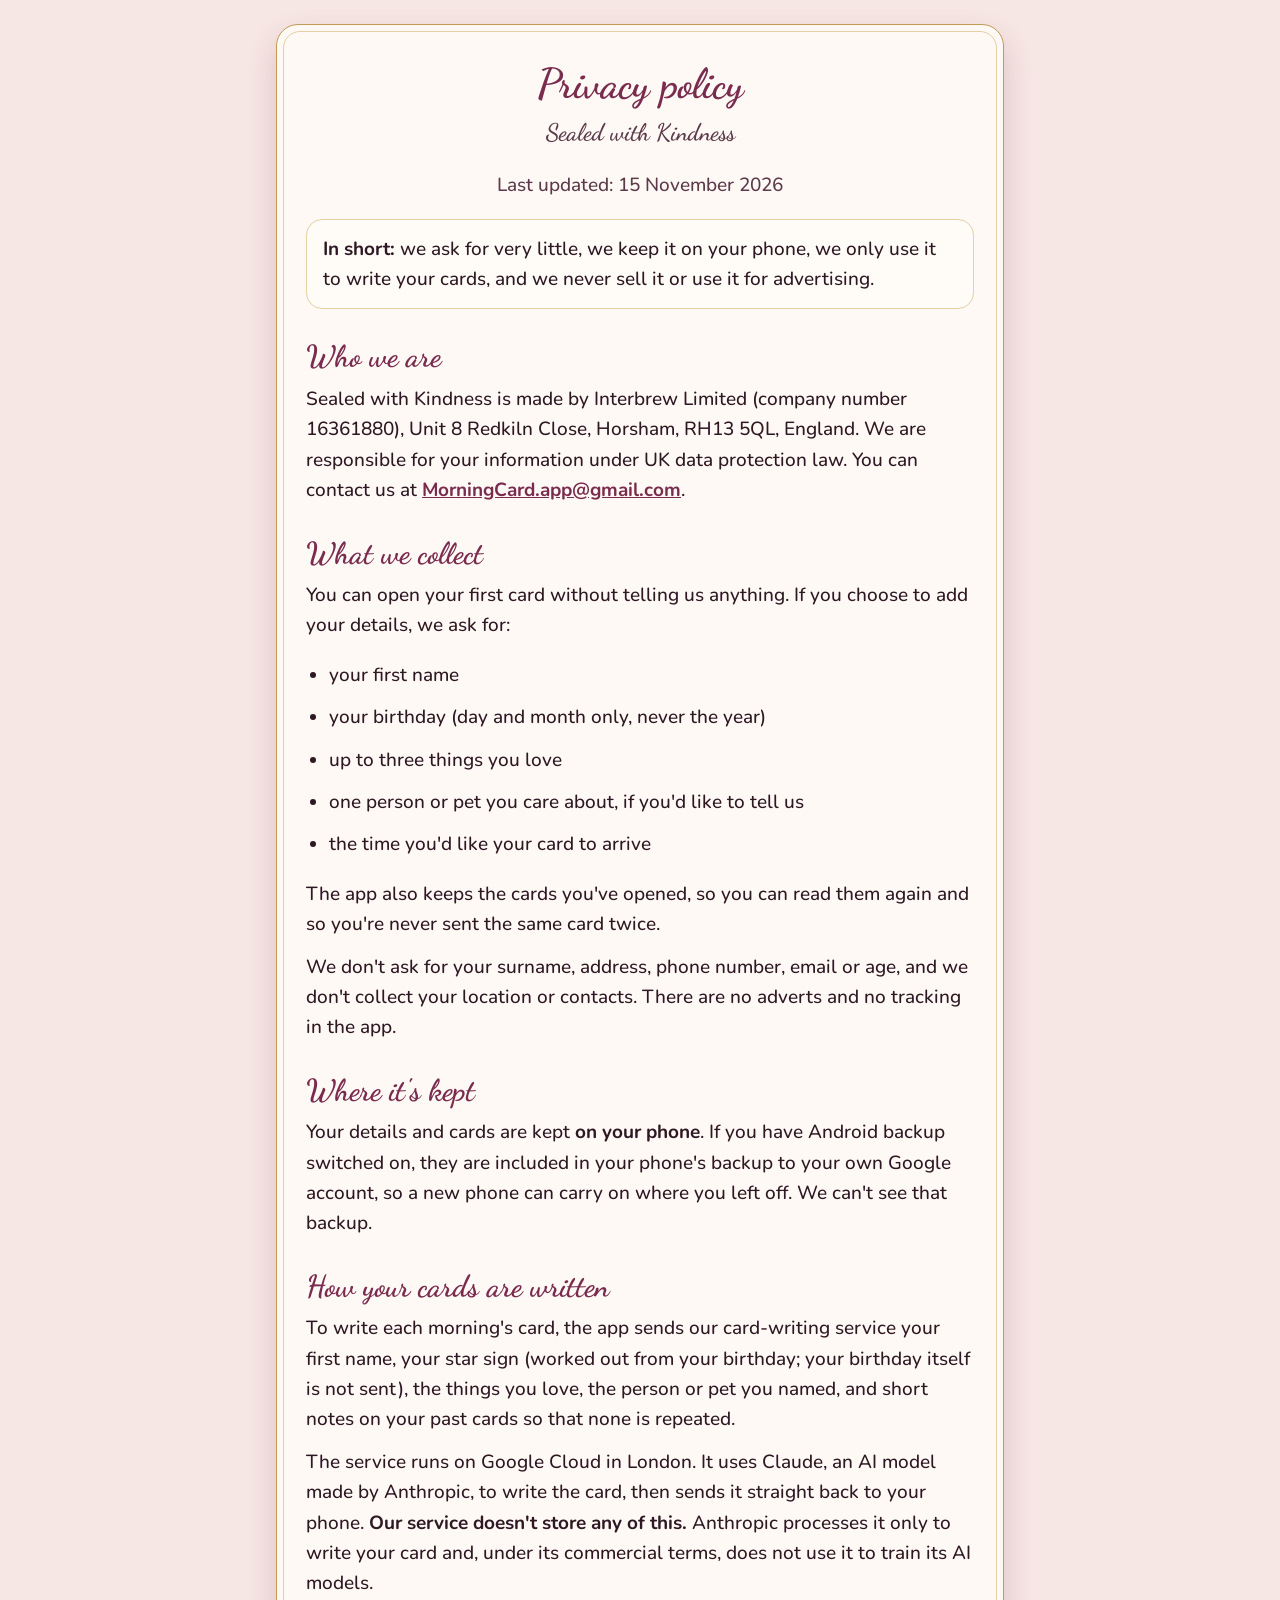
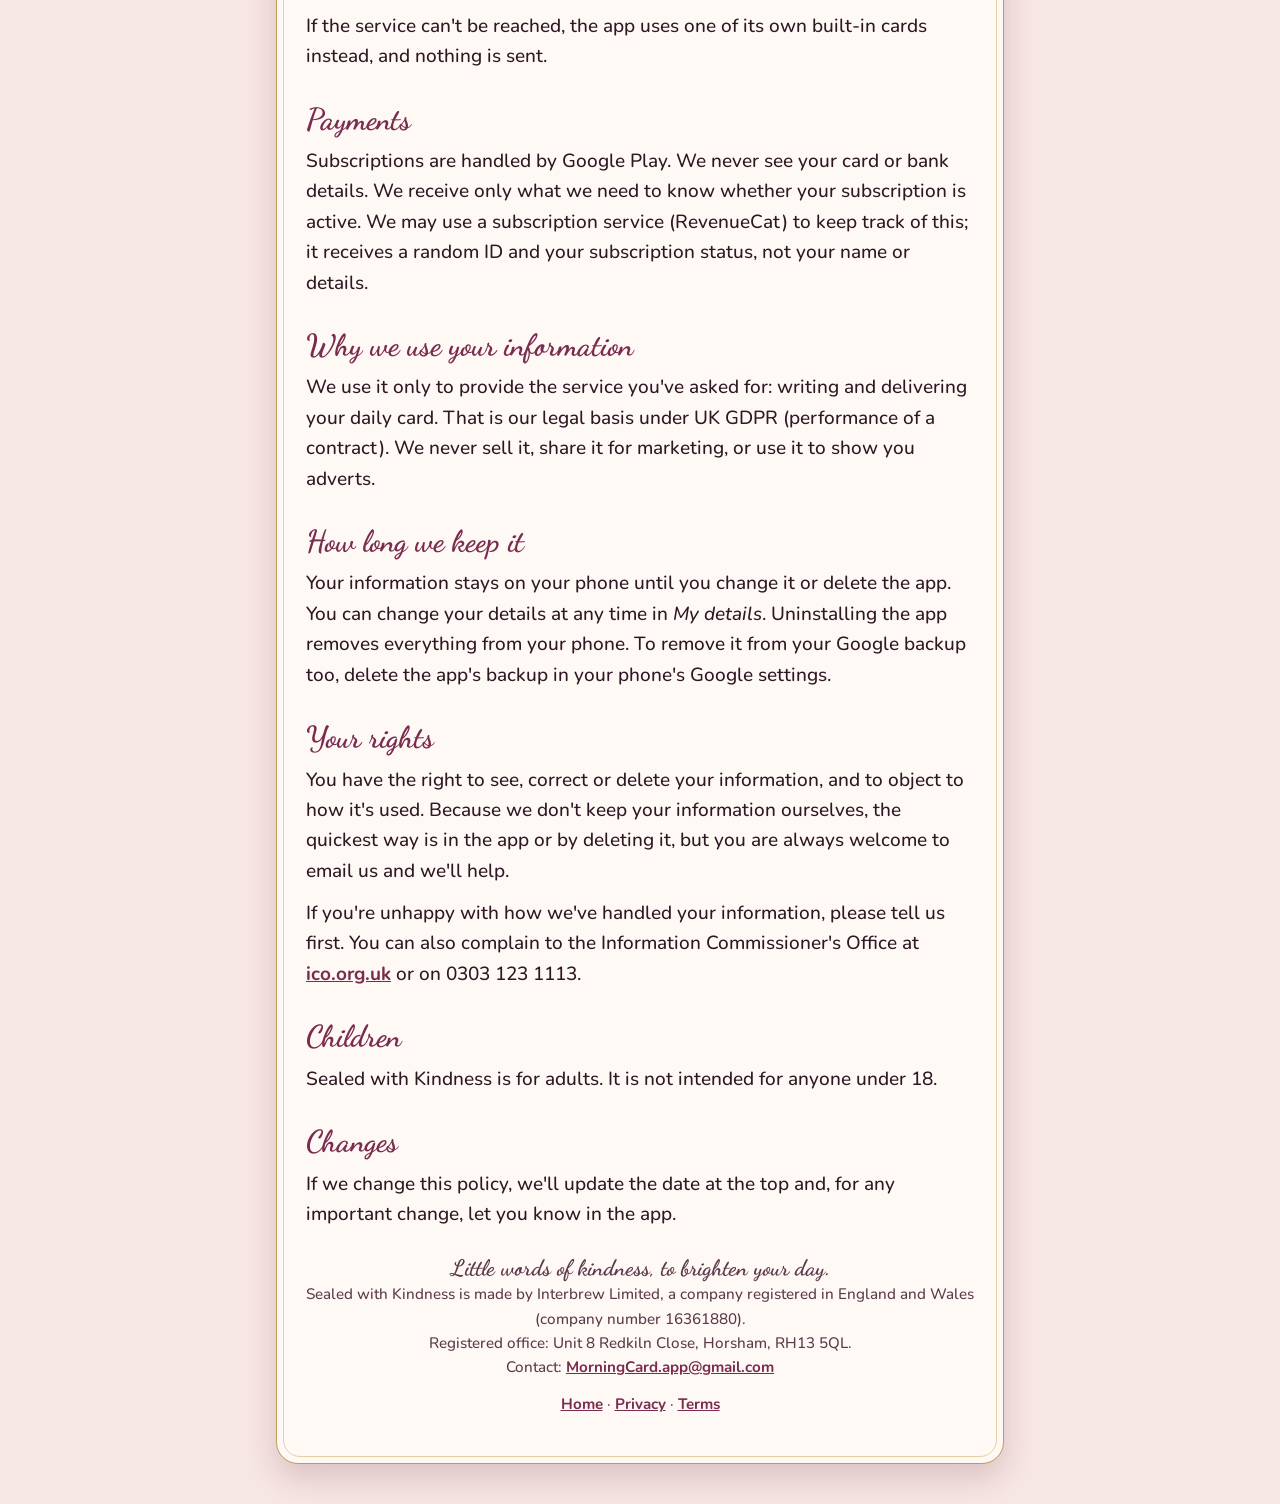
==== privacy.html @ 7cd3a893 "Sealed with Kindness website: home, privacy policy, terms Co-Authored-By: Claude Opus 5.5 <noreply@a" ====
<!doctype html><html lang="en-GB"><head><meta charset="utf-8"><meta name="viewport" content="width=device-width,initial-scale=1"><link rel="preconnect" href="https://fonts.googleapis.com"><link rel="preconnect" href="https://fonts.gstatic.com" crossorigin><link href="https://fonts.googleapis.com/css2?family=Dancing+Script:wght@600;700&family=Nunito:wght@500;700;800&display=swap" rel="stylesheet"><link rel="stylesheet" href="style.css"><title>Privacy policy · Sealed with Kindness</title></head><body><div class="wrap"><div class="frame"><div class="inner">
<h1>Privacy policy</h1>
<p class="sub">Sealed with Kindness</p>
<p class="muted centre">Last updated: 15 November 2026</p>

<div class="note"><strong>In short:</strong> we ask for very little, we keep it on your phone, we only use it to write your cards, and we never sell it or use it for advertising.</div>

<h2>Who we are</h2>
<p>Sealed with Kindness is made by Interbrew Limited (company number 16361880), Unit 8 Redkiln Close, Horsham, RH13 5QL, England. We are responsible for your information under UK data protection law. You can contact us at <a href="mailto:MorningCard.app@gmail.com">MorningCard.app@gmail.com</a>.</p>

<h2>What we collect</h2>
<p>You can open your first card without telling us anything. If you choose to add your details, we ask for:</p>
<ul>
<li>your first name</li>
<li>your birthday (day and month only, never the year)</li>
<li>up to three things you love</li>
<li>one person or pet you care about, if you'd like to tell us</li>
<li>the time you'd like your card to arrive</li>
</ul>
<p>The app also keeps the cards you've opened, so you can read them again and so you're never sent the same card twice.</p>
<p>We don't ask for your surname, address, phone number, email or age, and we don't collect your location or contacts. There are no adverts and no tracking in the app.</p>

<h2>Where it's kept</h2>
<p>Your details and cards are kept <strong>on your phone</strong>. If you have Android backup switched on, they are included in your phone's backup to your own Google account, so a new phone can carry on where you left off. We can't see that backup.</p>

<h2>How your cards are written</h2>
<p>To write each morning's card, the app sends our card-writing service your first name, your star sign (worked out from your birthday; your birthday itself is not sent), the things you love, the person or pet you named, and short notes on your past cards so that none is repeated.</p>
<p>The service runs on Google Cloud in London. It uses Claude, an AI model made by Anthropic, to write the card, then sends it straight back to your phone. <strong>Our service doesn't store any of this.</strong> Anthropic processes it only to write your card and, under its commercial terms, does not use it to train its AI models.</p>
<p>If the service can't be reached, the app uses one of its own built-in cards instead, and nothing is sent.</p>

<h2>Payments</h2>
<p>Subscriptions are handled by Google Play. We never see your card or bank details. We receive only what we need to know whether your subscription is active. We may use a subscription service (RevenueCat) to keep track of this; it receives a random ID and your subscription status, not your name or details.</p>

<h2>Why we use your information</h2>
<p>We use it only to provide the service you've asked for: writing and delivering your daily card. That is our legal basis under UK GDPR (performance of a contract). We never sell it, share it for marketing, or use it to show you adverts.</p>

<h2>How long we keep it</h2>
<p>Your information stays on your phone until you change it or delete the app. You can change your details at any time in <em>My details</em>. Uninstalling the app removes everything from your phone. To remove it from your Google backup too, delete the app's backup in your phone's Google settings.</p>

<h2>Your rights</h2>
<p>You have the right to see, correct or delete your information, and to object to how it's used. Because we don't keep your information ourselves, the quickest way is in the app or by deleting it, but you are always welcome to email us and we'll help.</p>
<p>If you're unhappy with how we've handled your information, please tell us first. You can also complain to the Information Commissioner's Office at <a href="https://ico.org.uk/make-a-complaint/">ico.org.uk</a> or on 0303 123 1113.</p>

<h2>Children</h2>
<p>Sealed with Kindness is for adults. It is not intended for anyone under 18.</p>

<h2>Changes</h2>
<p>If we change this policy, we'll update the date at the top and, for any important change, let you know in the app.</p>
<footer><div class="pen">Little words of kindness, to brighten your day.</div><p>Sealed with Kindness is made by Interbrew Limited, a company registered in England and Wales (company number 16361880).<br>Registered office: Unit 8 Redkiln Close, Horsham, RH13 5QL.<br>Contact: <a href="mailto:MorningCard.app@gmail.com">MorningCard.app@gmail.com</a></p><p><a href="index.html">Home</a> · <a href="privacy.html">Privacy</a> · <a href="terms.html">Terms</a></p></footer>
</div></div></div></body></html>
---- style.css ----
:root{--sky:#F6E6E4;--paper:#FFF9F5;--card:#FFFCF8;--ink:#2E1824;--muted:#5C3A4B;--accent:#7A2C4F;--gold:#C29B57;--goldSoft:#E6CFA3}
*{box-sizing:border-box}
html{-webkit-text-size-adjust:100%}
body{margin:0;background:var(--sky);color:var(--ink);font:500 19px/1.6 Nunito,system-ui,sans-serif}
.wrap{max-width:760px;margin:0 auto;padding:24px 16px 40px}
.frame{background:var(--paper);border:1.5px solid var(--gold);border-radius:22px;padding:6px;box-shadow:0 14px 30px rgba(120,50,70,.2)}
.inner{border:1px solid var(--goldSoft);border-radius:17px;padding:28px 22px}
h1,h2,.pen{font-family:"Dancing Script",cursive;color:var(--accent);font-weight:700;line-height:1.2}
h1{font-size:2.6rem;text-align:center;margin:0 0 4px}
.sub{text-align:center;font-family:"Dancing Script",cursive;font-size:1.5rem;color:var(--muted);margin:0 0 18px;font-weight:600}
h2{font-size:1.9rem;margin:30px 0 8px}
h3{font-size:1.1rem;margin:20px 0 4px}
p,li{margin:0 0 12px}
ul{padding-left:1.2em}
a{color:var(--accent);font-weight:700}
.centre{text-align:center}
.note{background:var(--card);border:1px solid var(--goldSoft);border-radius:16px;padding:14px 16px;margin:18px 0}
.btn{display:inline-block;background:var(--accent);color:#fff;text-decoration:none;border-radius:16px;padding:14px 22px;font-weight:800;margin:6px}
.btn.alt{background:var(--card);color:var(--ink);border:1.5px solid var(--goldSoft)}
nav{text-align:center;margin:22px 0 0}
footer{text-align:center;color:var(--muted);font-size:.95rem;margin-top:26px}
footer .pen{font-size:1.4rem;color:var(--muted)}
.muted{color:var(--muted)}
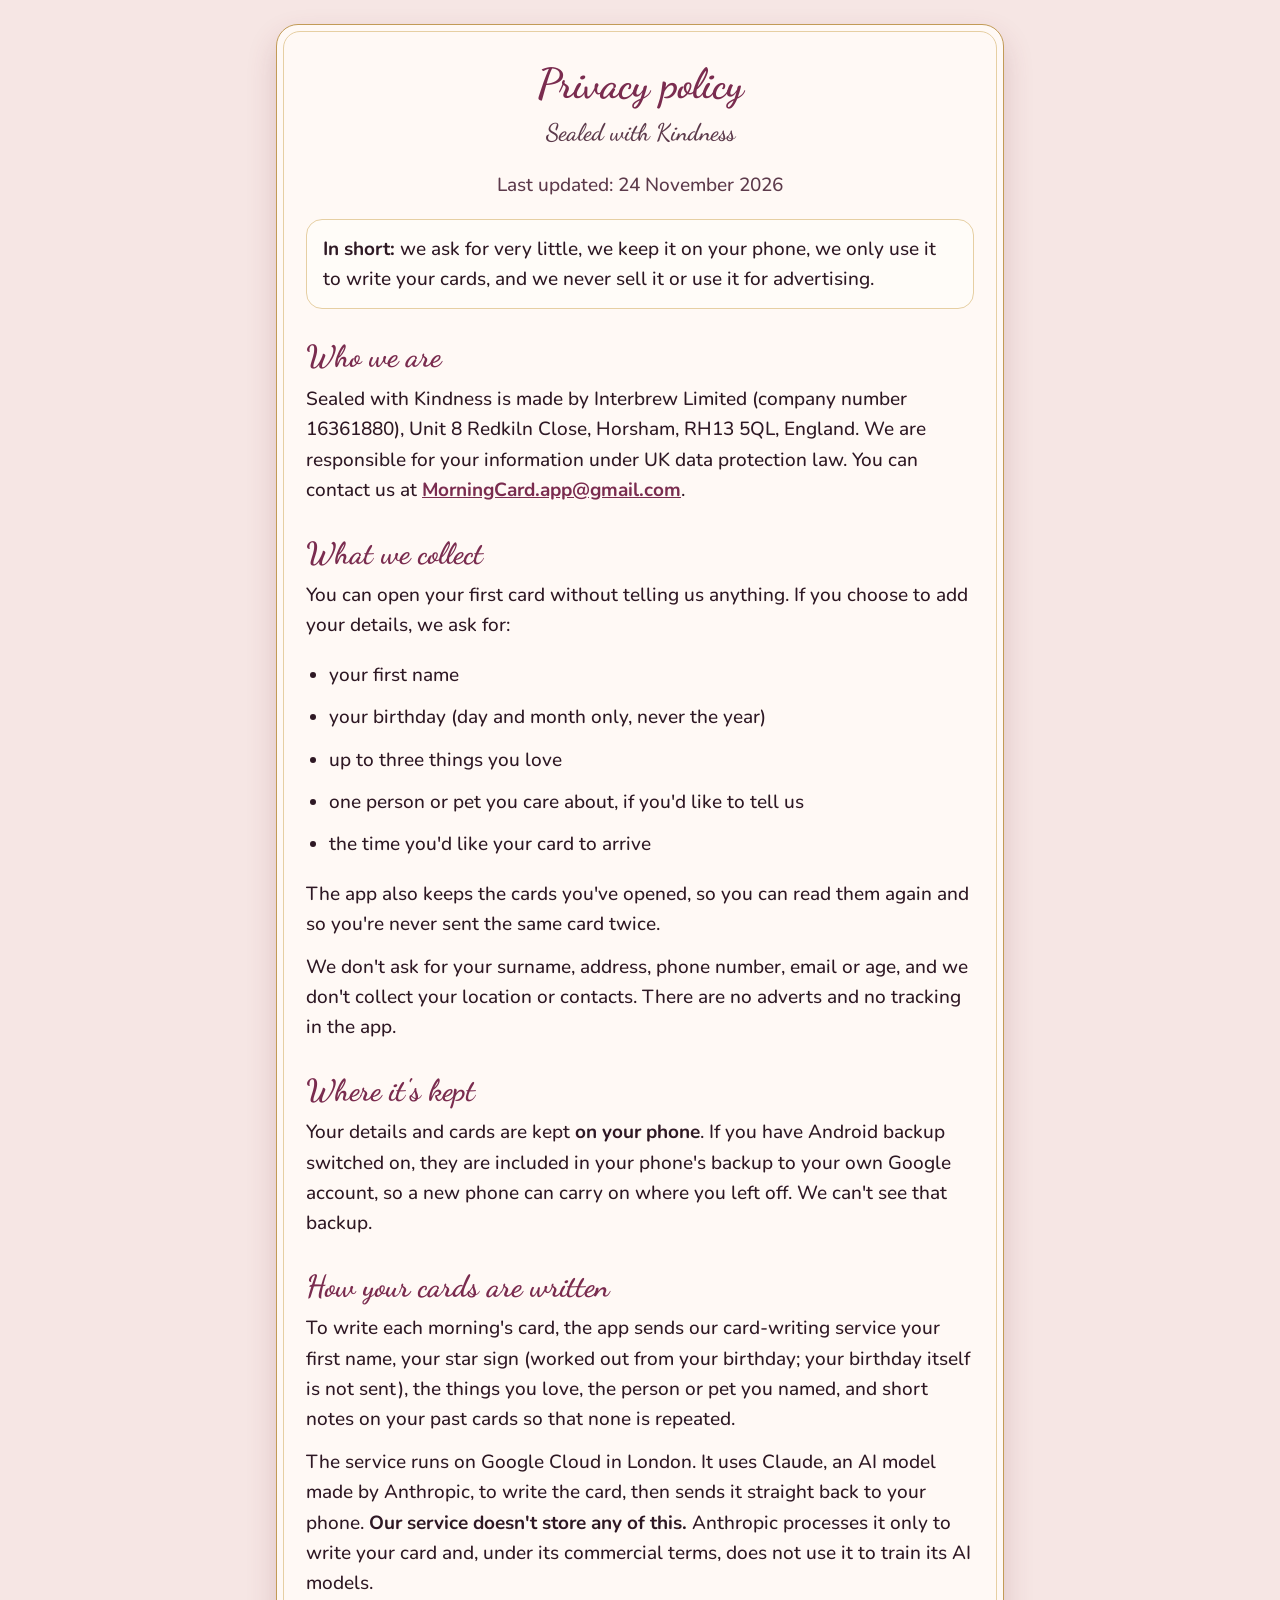
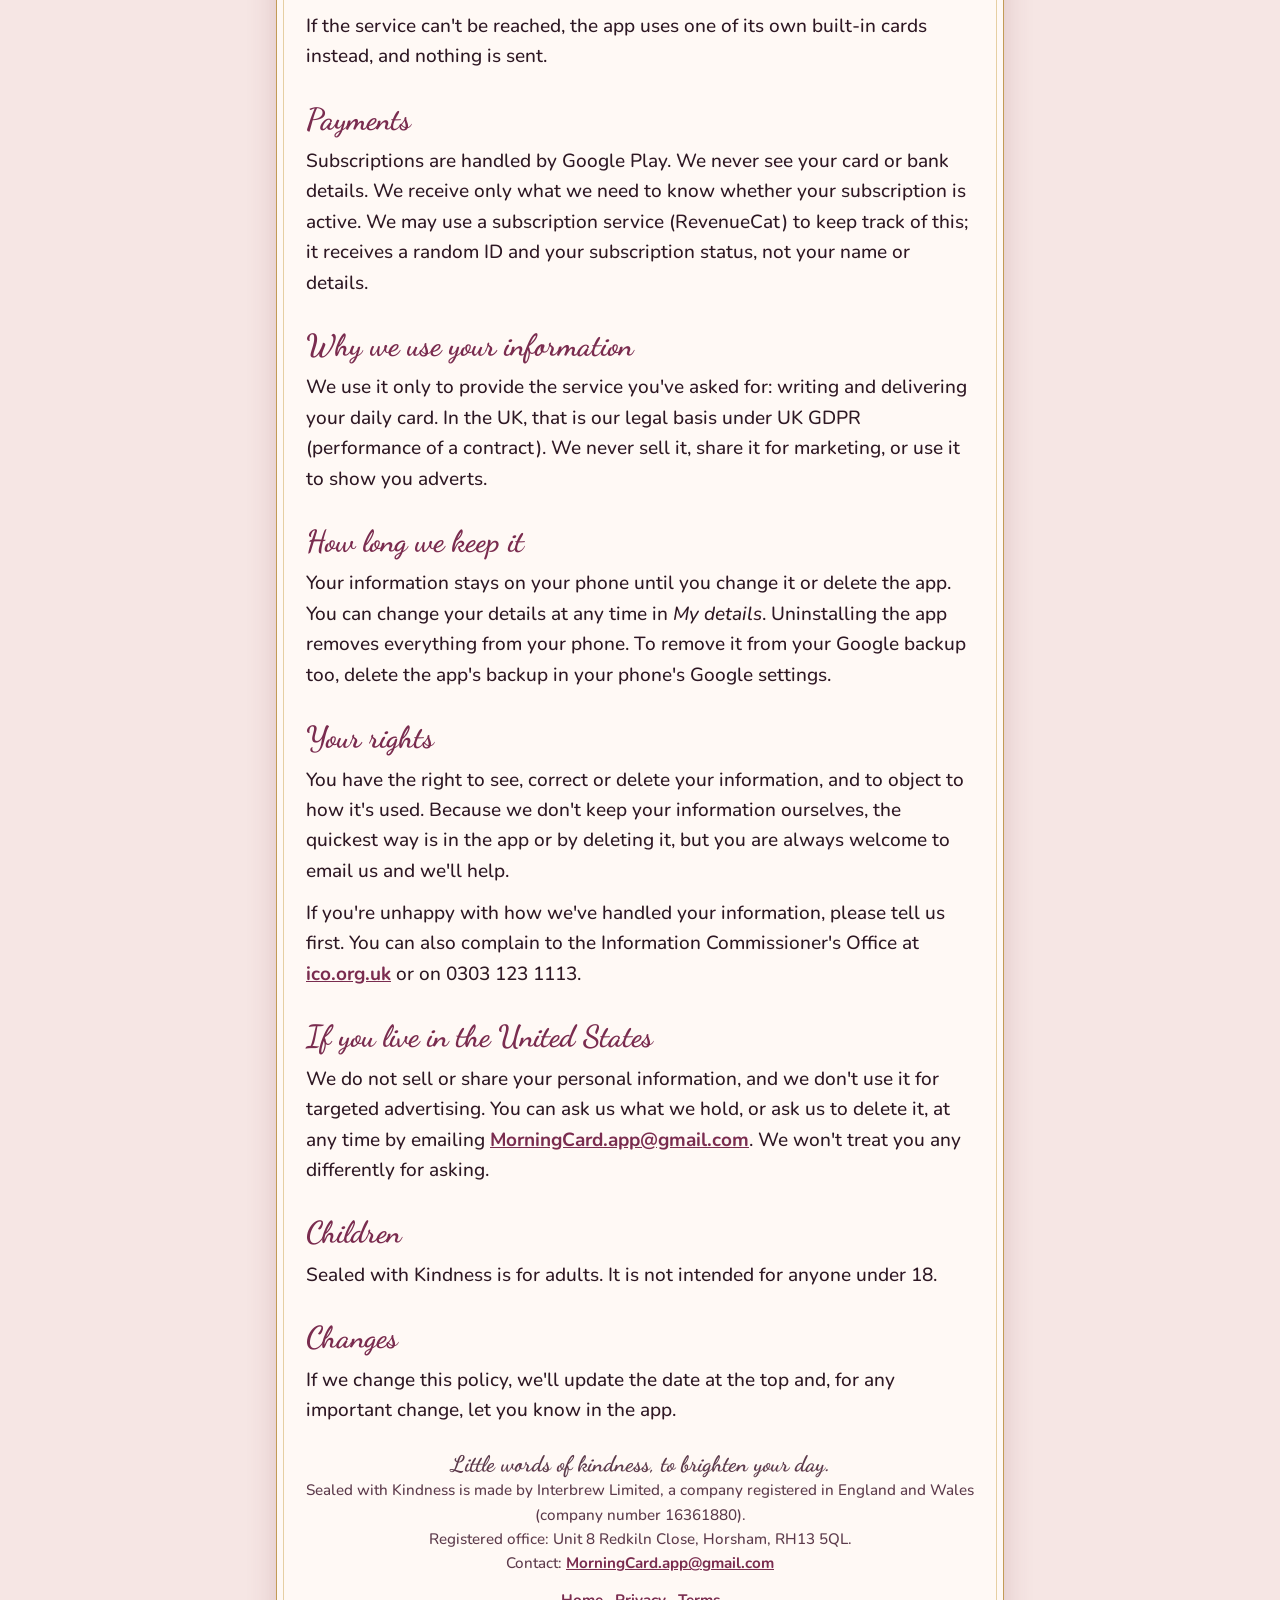
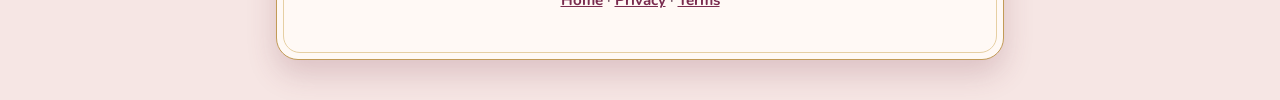
==== commit da90ae29: "US price, US privacy section, consumer-rights line Co-Authored-By: Claude Opus 5.5 <noreply@anthropi" ====
--- a/privacy.html
+++ b/privacy.html
@@ -1,7 +1,7 @@
 <!doctype html><html lang="en-GB"><head><meta charset="utf-8"><meta name="viewport" content="width=device-width,initial-scale=1"><link rel="preconnect" href="https://fonts.googleapis.com"><link rel="preconnect" href="https://fonts.gstatic.com" crossorigin><link href="https://fonts.googleapis.com/css2?family=Dancing+Script:wght@600;700&family=Nunito:wght@500;700;800&display=swap" rel="stylesheet"><link rel="stylesheet" href="style.css"><title>Privacy policy · Sealed with Kindness</title></head><body><div class="wrap"><div class="frame"><div class="inner">
 <h1>Privacy policy</h1>
 <p class="sub">Sealed with Kindness</p>
-<p class="muted centre">Last updated: 15 November 2026</p>
+<p class="muted centre">Last updated: 24 November 2026</p>
 
 <div class="note"><strong>In short:</strong> we ask for very little, we keep it on your phone, we only use it to write your cards, and we never sell it or use it for advertising.</div>
 
@@ -32,7 +32,7 @@
 <p>Subscriptions are handled by Google Play. We never see your card or bank details. We receive only what we need to know whether your subscription is active. We may use a subscription service (RevenueCat) to keep track of this; it receives a random ID and your subscription status, not your name or details.</p>
 
 <h2>Why we use your information</h2>
-<p>We use it only to provide the service you've asked for: writing and delivering your daily card. That is our legal basis under UK GDPR (performance of a contract). We never sell it, share it for marketing, or use it to show you adverts.</p>
+<p>We use it only to provide the service you've asked for: writing and delivering your daily card. In the UK, that is our legal basis under UK GDPR (performance of a contract). We never sell it, share it for marketing, or use it to show you adverts.</p>
 
 <h2>How long we keep it</h2>
 <p>Your information stays on your phone until you change it or delete the app. You can change your details at any time in <em>My details</em>. Uninstalling the app removes everything from your phone. To remove it from your Google backup too, delete the app's backup in your phone's Google settings.</p>
@@ -41,6 +41,9 @@
 <p>You have the right to see, correct or delete your information, and to object to how it's used. Because we don't keep your information ourselves, the quickest way is in the app or by deleting it, but you are always welcome to email us and we'll help.</p>
 <p>If you're unhappy with how we've handled your information, please tell us first. You can also complain to the Information Commissioner's Office at <a href="https://ico.org.uk/make-a-complaint/">ico.org.uk</a> or on 0303 123 1113.</p>
 
+<h2>If you live in the United States</h2>
+<p>We do not sell or share your personal information, and we don't use it for targeted advertising. You can ask us what we hold, or ask us to delete it, at any time by emailing <a href="mailto:MorningCard.app@gmail.com">MorningCard.app@gmail.com</a>. We won't treat you any differently for asking.</p>
+
 <h2>Children</h2>
 <p>Sealed with Kindness is for adults. It is not intended for anyone under 18.</p>
 
